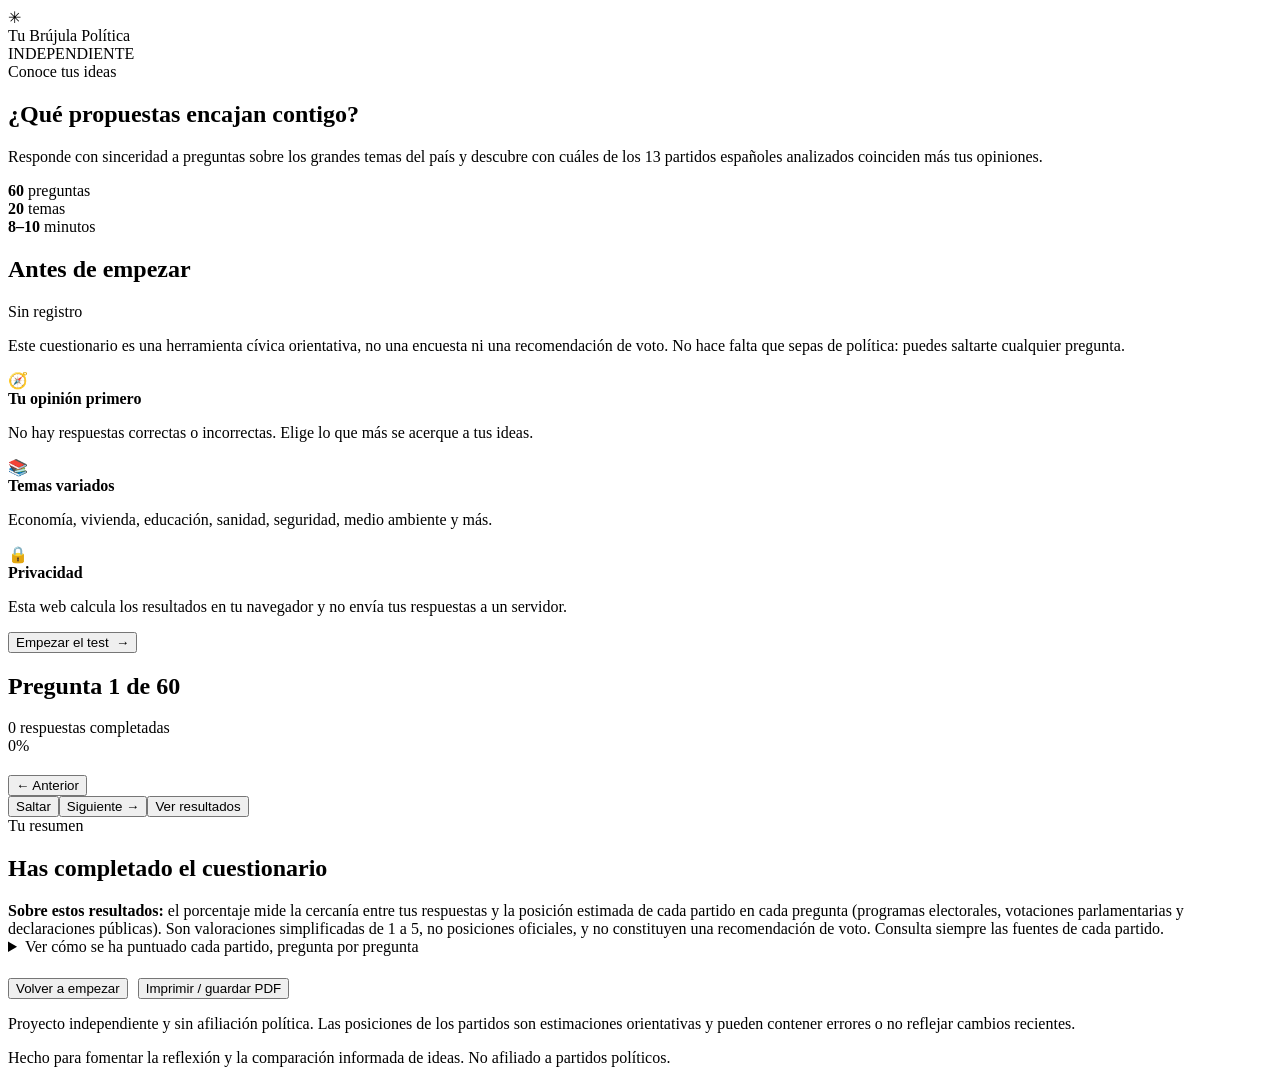
==== index.html @ a79533c0 "Create index.html" ====
<!DOCTYPE html>
<html lang="es">
<head>
<meta charset="UTF-8">
<meta name="viewport" content="width=device-width, initial-scale=1.0">
<title>Tu Brújula Política | Test ciudadano</title>
<link rel="stylesheet" href="style.css">
</head>
<body>
<header><div class="brand"><div class="logo">✳</div><span>Tu Brújula Política</span></div><span class="pill">INDEPENDIENTE</span></header>
<main>
<section class="hero">
<div class="eyebrow">Conoce tus ideas</div>
<h1>¿Qué propuestas encajan contigo?</h1>
<p>Responde con sinceridad a preguntas sobre los grandes temas del país y descubre con cuáles de los 13 partidos españoles analizados coinciden más tus opiniones.</p>
<div class="stats"><div class="stat"><strong>60</strong> preguntas</div><div class="stat"><strong>20</strong> temas</div><div class="stat"><strong>8–10</strong> minutos</div></div>
</section>
<section class="panel" id="intro">
<div class="panel-head"><h2>Antes de empezar</h2><span class="sub">Sin registro</span></div>
<div class="intro-content">
<p>Este cuestionario es una herramienta cívica orientativa, no una encuesta ni una recomendación de voto. No hace falta que sepas de política: puedes saltarte cualquier pregunta.</p>
<div class="intro-grid">
<div class="feature"><div class="emoji">🧭</div><strong>Tu opinión primero</strong><p>No hay respuestas correctas o incorrectas. Elige lo que más se acerque a tus ideas.</p></div>
<div class="feature"><div class="emoji">📚</div><strong>Temas variados</strong><p>Economía, vivienda, educación, sanidad, seguridad, medio ambiente y más.</p></div>
<div class="feature"><div class="emoji">🔒</div><strong>Privacidad</strong><p>Esta web calcula los resultados en tu navegador y no envía tus respuestas a un servidor.</p></div>
</div>
<div class="startrow"><button class="btn btn-primary" id="start">Empezar el test&nbsp; →</button></div>
</div>
</section>
<section class="panel hidden" id="quiz">
<div class="panel-head"><div><h2 id="stepTitle">Pregunta 1 de 60</h2><div class="sub" id="answered">0 respuestas completadas</div></div><span class="pill" id="percent">0%</span></div>
<div class="progress"><span id="progressBar"></span></div>
<div class="question-area"><div class="category" id="category"></div><div class="qnum" id="qnum"></div><h2 class="question" id="question"></h2><div class="answers" id="answers"></div></div>
<div class="nav"><button class="btn btn-secondary" id="prev">← Anterior</button><div class="nav-right"><button class="btn btn-secondary" id="skip">Saltar</button><button class="btn btn-primary" id="next">Siguiente →</button><button class="btn btn-primary hidden" id="finish">Ver resultados</button></div></div>
</section>
<section class="panel hidden" id="results">
<div class="results">
<div class="eyebrow">Tu resumen</div><h2>Has completado el cuestionario</h2>
<p id="summary"></p><div id="resultList" class="result-list"></div>
<div class="result-note"><strong>Sobre estos resultados:</strong> el porcentaje mide la cercanía entre tus respuestas y la posición estimada de cada partido en cada pregunta (programas electorales, votaciones parlamentarias y declaraciones públicas). Son valoraciones simplificadas de 1 a 5, no posiciones oficiales, y no constituyen una recomendación de voto. Consulta siempre las fuentes de cada partido.</div>
<details class="matrix-details"><summary>Ver cómo se ha puntuado cada partido, pregunta por pregunta</summary><div id="matrix"></div></details>
<div style="display:flex;gap:10px;flex-wrap:wrap;margin-top:22px"><button class="btn btn-primary" id="restart">Volver a empezar</button><button class="btn btn-secondary" id="print">Imprimir / guardar PDF</button></div>
</div>
</section>
<p class="disclaimer">Proyecto independiente y sin afiliación política. Las posiciones de los partidos son estimaciones orientativas y pueden contener errores o no reflejar cambios recientes.</p>
</main>
<footer>Hecho para fomentar la reflexión y la comparación informada de ideas. No afiliado a partidos políticos.</footer>
<script src="script.js" defer></script>
</body>
</html>
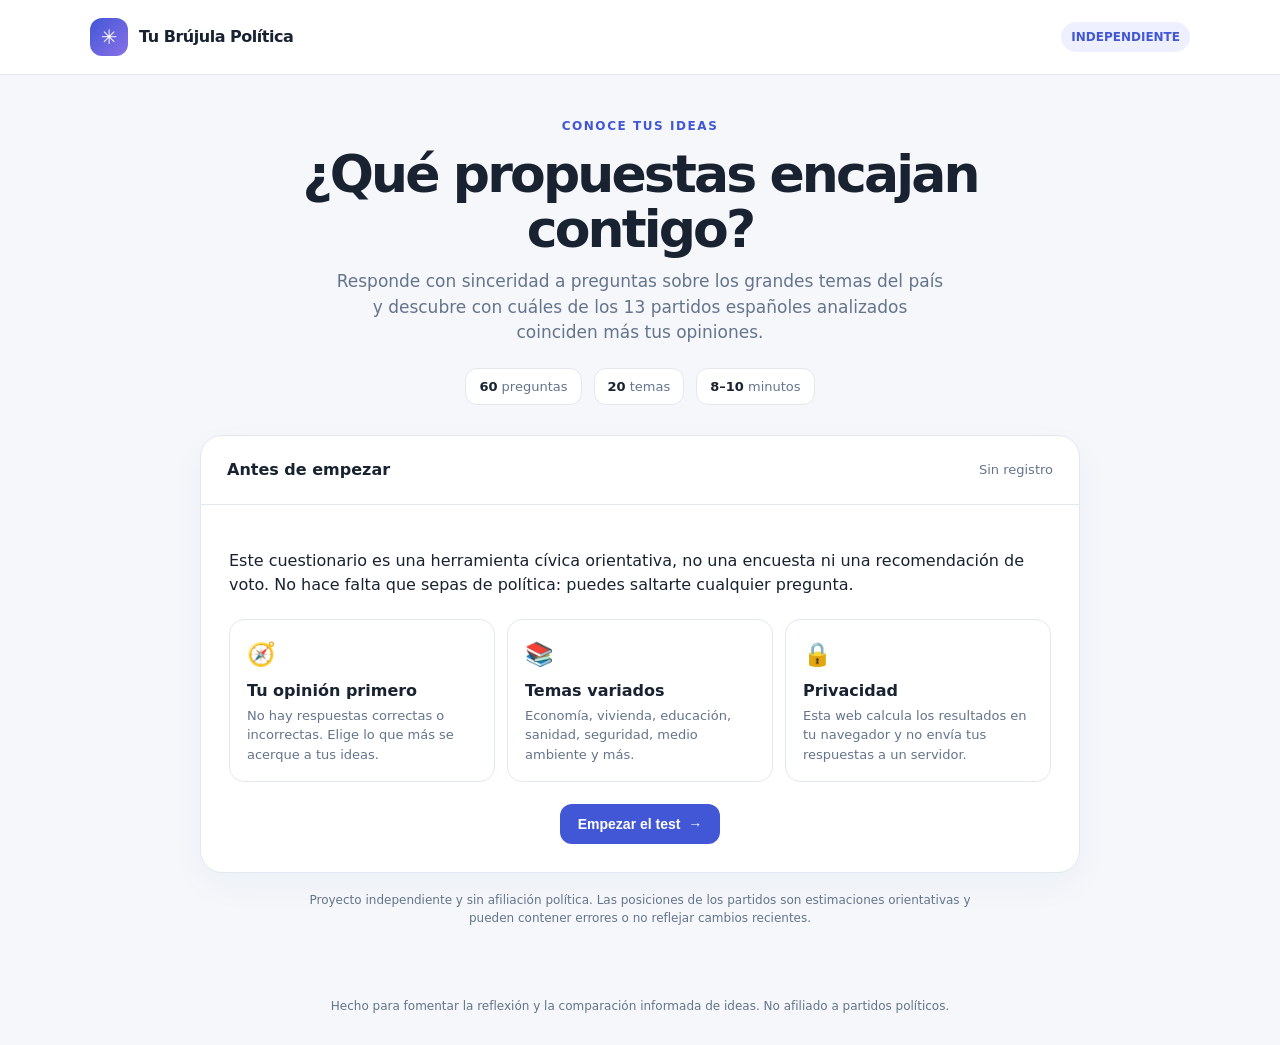
==== commit 3cb4ff6b: "Update index.html" ====
--- a/index.html
+++ b/index.html
@@ -5,6 +5,7 @@
 <meta name="viewport" content="width=device-width, initial-scale=1.0">
 <title>Tu Brújula Política | Test ciudadano</title>
 <link rel="stylesheet" href="style.css">
+  <meta name="google-site-verification" content="P0S-dcwZlt2EYyz99yYjbSzPrkX46wLvt2wKaang6BY" />
 </head>
 <body>
 <header><div class="brand"><div class="logo">✳</div><span>Tu Brújula Política</span></div><span class="pill">INDEPENDIENTE</span></header>
--- a/style.css
+++ b/style.css
@@ -0,0 +1,29 @@
+:root{--bg:#f5f7fb;--card:#fff;--ink:#182230;--muted:#64748b;--line:#e2e8f0;--accent:#4257d6;--accent2:#7887ff;--soft:#eef0ff;--green:#16866a}
+*{box-sizing:border-box}body{margin:0;background:var(--bg);color:var(--ink);font-family:Inter,ui-sans-serif,system-ui,-apple-system,BlinkMacSystemFont,"Segoe UI",sans-serif;line-height:1.5}
+header{padding:18px max(20px,calc((100% - 1100px)/2));display:flex;align-items:center;justify-content:space-between;background:#fff;border-bottom:1px solid var(--line)}
+.brand{display:flex;align-items:center;gap:11px;font-weight:800;letter-spacing:-.03em}.logo{width:38px;height:38px;border-radius:12px;background:linear-gradient(135deg,var(--accent),#8a70e8);color:#fff;display:grid;place-items:center;font-size:20px}
+.pill{font-size:12px;font-weight:700;color:var(--accent);background:var(--soft);padding:6px 10px;border-radius:999px}
+main{max-width:920px;margin:0 auto;padding:42px 20px 70px}.hero{text-align:center;margin:0 auto 30px;max-width:700px}.eyebrow{text-transform:uppercase;letter-spacing:.13em;color:var(--accent);font-size:12px;font-weight:800}.hero h1{font-size:clamp(32px,6vw,52px);line-height:1.06;letter-spacing:-.055em;margin:12px 0}.hero p{font-size:17px;color:var(--muted);margin:0 auto;max-width:610px}
+.stats{display:flex;justify-content:center;gap:12px;flex-wrap:wrap;margin-top:22px}.stat{padding:8px 13px;background:#fff;border:1px solid var(--line);border-radius:12px;font-size:13px;color:var(--muted)}.stat strong{color:var(--ink)}
+.panel{background:var(--card);border:1px solid var(--line);border-radius:22px;box-shadow:0 12px 35px #24335b0a;overflow:hidden}.panel-head{padding:22px 26px;border-bottom:1px solid var(--line);display:flex;justify-content:space-between;align-items:center;gap:12px}.panel-head h2{font-size:16px;margin:0}.sub{font-size:13px;color:var(--muted)}.progress{height:5px;background:#eef1f7}.progress span{display:block;height:100%;width:0;background:linear-gradient(90deg,var(--accent),var(--accent2));transition:width .2s}
+.question-area{padding:clamp(22px,5vw,42px)}.category{font-size:12px;color:var(--accent);font-weight:800;text-transform:uppercase;letter-spacing:.1em}.qnum{color:var(--muted);font-size:13px;margin:8px 0 15px}.question{font-size:clamp(22px,4vw,30px);line-height:1.22;letter-spacing:-.035em;margin:0 0 26px;max-width:700px}
+.answers{display:grid;gap:10px}.answer{display:flex;align-items:center;gap:13px;text-align:left;width:100%;padding:14px 16px;background:#fff;border:1px solid var(--line);border-radius:13px;color:var(--ink);font-size:15px;cursor:pointer;transition:.15s}.answer:hover{border-color:#aab4ff;background:#fafaff}.answer.selected{border-color:var(--accent);background:var(--soft);box-shadow:inset 0 0 0 1px var(--accent)}.dot{width:19px;height:19px;border:1.5px solid #c5cede;border-radius:50%;flex:none;display:grid;place-items:center}.selected .dot{border-color:var(--accent)}.selected .dot:after{content:"";width:9px;height:9px;border-radius:50%;background:var(--accent)}
+.nav{padding:18px 26px;border-top:1px solid var(--line);display:flex;justify-content:space-between;align-items:center;gap:10px;background:#fcfcfe}.btn{border:0;border-radius:12px;padding:12px 18px;font-weight:750;font-size:14px;cursor:pointer}.btn-primary{background:var(--accent);color:white}.btn-primary:hover{background:#3447c4}.btn-secondary{background:#fff;border:1px solid var(--line);color:var(--ink)}.btn:disabled{opacity:.4;cursor:not-allowed}.nav-right{display:flex;gap:9px}
+.disclaimer{text-align:center;font-size:12px;color:var(--muted);max-width:680px;margin:18px auto 0}
+.hidden{display:none!important}.intro-content{padding:28px}.intro-grid{display:grid;grid-template-columns:repeat(3,1fr);gap:12px;margin:22px 0}.feature{padding:17px;border:1px solid var(--line);border-radius:15px}.feature .emoji{font-size:23px}.feature strong{display:block;margin:7px 0 3px}.feature p{margin:0;color:var(--muted);font-size:13px}.startrow{display:flex;justify-content:center;margin-top:20px}
+.results{padding:clamp(22px,5vw,42px)}.results h2{font-size:30px;letter-spacing:-.04em;margin:0 0 8px}.results p{color:var(--muted)}.result-list{display:grid;gap:15px;margin:26px 0}.result-item{border:1px solid var(--line);padding:16px;border-radius:14px}.result-top{display:flex;justify-content:space-between;gap:12px;font-weight:750}.bar{height:9px;border-radius:99px;background:#edf0f6;overflow:hidden;margin-top:10px}.bar span{display:block;height:100%;background:linear-gradient(90deg,var(--accent),#8b7af0);border-radius:99px}.result-note{padding:14px;background:#f8f9fc;border-radius:12px;font-size:13px;color:var(--muted)}
+footer{max-width:920px;margin:0 auto;padding:0 20px 30px;text-align:center;color:var(--muted);font-size:12px}
+@media(max-width:620px){header{padding:14px 16px}.pill{display:none}main{padding:28px 13px 50px}.intro-grid{grid-template-columns:1fr}.panel-head{padding:17px}.nav{padding:15px}.answer{padding:13px}.hero p{font-size:15px}}
+
+.swatch{display:inline-block;width:11px;height:11px;border-radius:50%;margin-right:8px;vertical-align:baseline}
+.result-top small{font-weight:500;margin-left:4px}
+.cat-details,.matrix-details{margin-top:10px}.cat-details summary,.matrix-details summary{cursor:pointer;font-size:13px;font-weight:700;color:var(--accent)}
+.cat-row{display:grid;grid-template-columns:minmax(120px,210px) 1fr 42px;gap:10px;align-items:center;font-size:12.5px;color:var(--muted);margin-top:7px}.cat-row b{color:var(--ink);text-align:right}
+.cat-bar{height:6px;border-radius:99px;background:#edf0f6;overflow:hidden}.cat-bar i{display:block;height:100%;border-radius:99px}
+.matrix-details{margin:16px 0}.matrix-scroll{overflow-x:auto;margin-top:12px;border:1px solid var(--line);border-radius:12px}
+.matrix-table{border-collapse:collapse;font-size:12px;min-width:900px;width:100%}.matrix-table th,.matrix-table td{padding:6px 7px;border-bottom:1px solid var(--line);text-align:center}
+.matrix-table th{background:#f8f9fc;position:sticky;top:0}.matrix-table td.q{text-align:left;min-width:260px;color:var(--ink)}.matrix-table td.me{font-weight:800;color:var(--accent);background:var(--soft)}
+.matrix-table .cat-line td{text-align:left;background:#f1f3f9;font-weight:800;font-size:11px;letter-spacing:.06em;text-transform:uppercase;color:var(--accent)}
+.v{font-weight:700}.v1{background:#fde8e8}.v2{background:#fdf1e3}.v3{background:#f6f6f0}.v4{background:#e8f4ec}.v5{background:#d6efe0}.v0{color:#9aa5b8}
+@media(max-width:620px){.cat-row{grid-template-columns:1fr 70px 38px}}
+@media print{.nav,.startrow,#restart,#print,header{display:none}.matrix-details[open]{display:block}}
